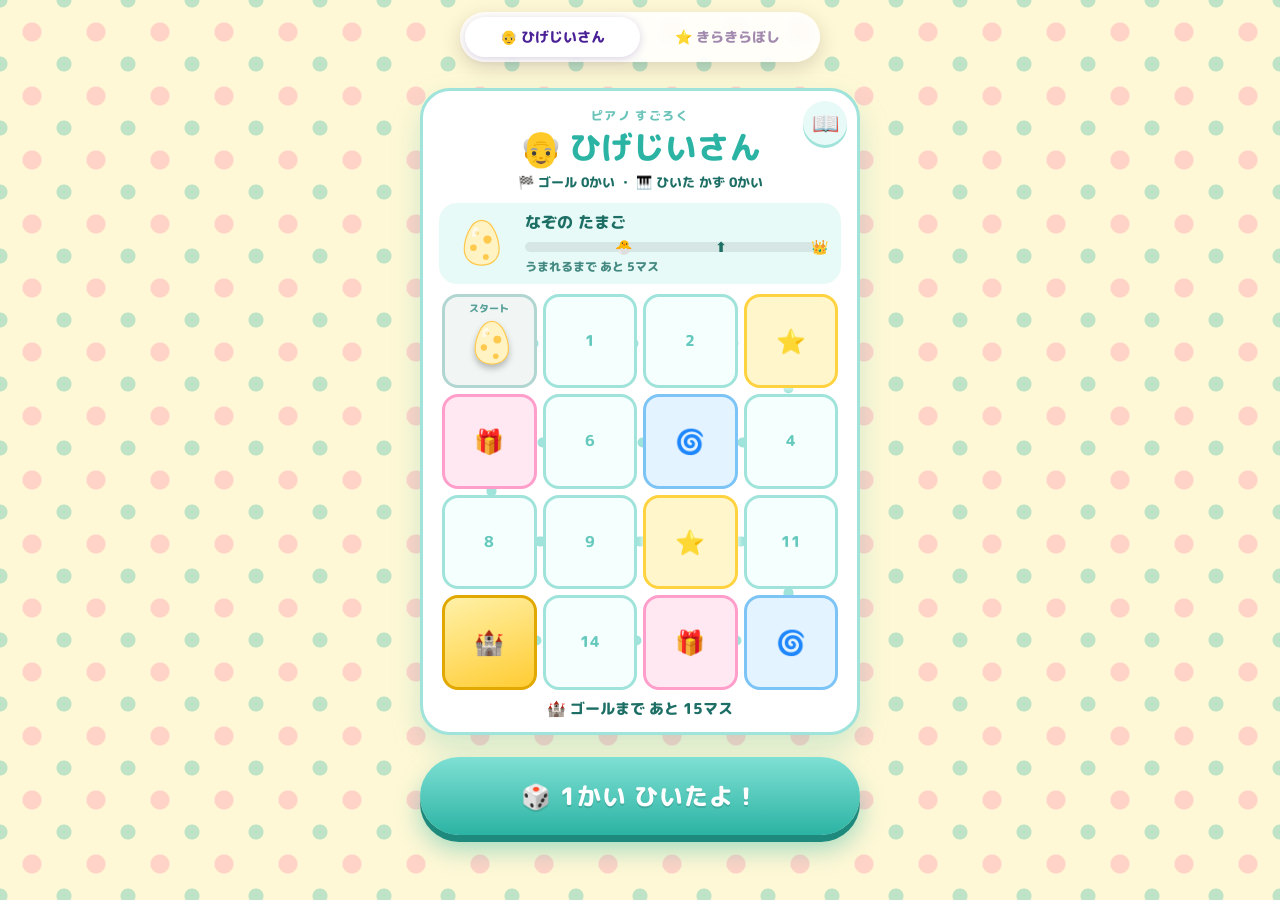
==== hoshi/index.html @ 78012501 "スタンプカードを「すごろく＋たまご育成」に作り替え、ひげじいさん／きらきらぼし版を追加 - 1回ひくごとにサイコロ（1〜3）をふり、たまごをのせたコマが進む（16マスのジグザグ盤） - マスのイベント" ====
<!DOCTYPE html>
<html lang="ja">
<head>
<meta charset="UTF-8">
<meta name="viewport" content="width=device-width, initial-scale=1, maximum-scale=1, viewport-fit=cover">
<title>ピアノ すごろく（ほしのうた）</title>
<!-- ホーム画面に追加したとき、全画面のアプリとして開くための設定 -->
<meta name="apple-mobile-web-app-capable" content="yes">
<meta name="mobile-web-app-capable" content="yes">
<meta name="apple-mobile-web-app-status-bar-style" content="black-translucent">
<meta name="apple-mobile-web-app-title" content="ほしのうた">
<link rel="apple-touch-icon" href="icon-180.png">
<link rel="manifest" href="manifest.webmanifest">
<link rel="preconnect" href="https://fonts.googleapis.com">
<link rel="preconnect" href="https://fonts.gstatic.com" crossorigin>
<link href="https://fonts.googleapis.com/css2?family=M+PLUS+Rounded+1c:wght@500;800&display=swap" rel="stylesheet">
<!-- ?v=… を変えると、iPhoneが古いキャッシュではなく新しいファイルを読みに行く -->
<link rel="stylesheet" href="../app.css?v=8">
</head>
<body>
<script>
  window.APP_CONFIG = {
    storageKey: "piano-stamp-card-hoshi-v1",   // ほかのページとデータが混ざらないよう、別の名前にする
    childName: "",
    cards: ["hige", "kirakira"],
  };
</script>
<script src="../app.js?v=8"></script>
</body>
</html>
---- app.css ----
/* =========================================================
   ベース
   ========================================================= */
* { box-sizing: border-box; margin: 0; padding: 0; }
html, body { height: 100%; }
body {
  font-family: "M PLUS Rounded 1c", "Hiragino Maru Gothic ProN", system-ui, sans-serif;
  overflow: hidden;
  overscroll-behavior: none;          /* 引っぱってバウンドするのを防ぐ */
  -webkit-user-select: none; user-select: none;
  -webkit-touch-callout: none;        /* 長押しメニューを出さない */
  -webkit-tap-highlight-color: transparent;
  touch-action: manipulation;         /* ダブルタップズームを無効化 */
  background: #1a0f45;
}
button { font: inherit; cursor: pointer; }

/* =========================================================
   背景（2枚を重ねて、スワイプ量に合わせてクロスフェード）
   ========================================================= */
.bg { position: fixed; inset: 0; overflow: hidden; }
.bg-night {
  background:
    radial-gradient(ellipse 120% 70% at 50% 0%, #6a48c9 0%, #3a1f86 45%, #1a0f45 100%);
}
.moon {
  position: absolute; top: calc(env(safe-area-inset-top) + 70px); right: 8%;
  width: 70px; height: 70px; border-radius: 50%;
  box-shadow: 16px -6px 0 0 #fff3b0;   /* 影で三日月をつくる */
  filter: drop-shadow(0 0 18px rgba(255,240,160,.6));
  transform: rotate(-20deg);
}
.star {
  position: absolute; width: var(--s); height: var(--s); border-radius: 50%;
  background: #fff; box-shadow: 0 0 6px #fff;
  animation: twinkle ease-in-out infinite;
}
@keyframes twinkle { 0%,100% { opacity: .2; transform: scale(.7); } 50% { opacity: 1; transform: scale(1.2); } }
.shooting {
  position: absolute; top: 15%; left: -20%; width: 120px; height: 2px;
  background: linear-gradient(90deg, rgba(255,255,255,0), #fff);
  border-radius: 2px; transform: rotate(18deg);
  animation: shoot 7s ease-in infinite;
}
@keyframes shoot {
  0%, 82% { transform: translate(0,0) rotate(18deg); opacity: 0; }
  85% { opacity: 1; }
  100% { transform: translate(140vw, 45vw) rotate(18deg); opacity: 0; }
}

.bg-pink {
  background: linear-gradient(180deg, #ffd9ea 0%, #ffe9f1 50%, #fff1d9 100%);
}
.paw {
  position: absolute; bottom: -60px; opacity: .22;
  animation: floatUp linear infinite;
}
@keyframes floatUp {
  from { transform: translateY(0) rotate(var(--rot)); }
  to   { transform: translateY(-120vh) rotate(calc(var(--rot) + 40deg)); }
}

/* =========================================================
   上部タブ
   ========================================================= */
.tabs {
  position: fixed; z-index: 5;
  top: calc(env(safe-area-inset-top) + 12px); left: 50%; transform: translateX(-50%);
  width: min(92vw, 360px);
  display: flex; padding: 5px; border-radius: 999px;
  background: rgba(255,255,255,.85);
  -webkit-backdrop-filter: blur(10px); backdrop-filter: blur(10px);
  box-shadow: 0 6px 20px rgba(0,0,0,.15);
}
.tabs button {
  flex: 1; position: relative; z-index: 1;
  border: 0; background: none; padding: 10px 6px; border-radius: 999px;
  font-weight: 800; font-size: 14px; color: #a28aaf; transition: color .3s;
  white-space: nowrap;
}
.tabs button.active { color: #4a2196; }
.tab-indicator {
  position: absolute; top: 5px; bottom: 5px; left: 5px; width: calc((100% - 10px) / var(--n, 2));
  border-radius: 999px; background: #fff;
  box-shadow: 0 2px 8px rgba(74,33,150,.2);
  transform: translateX(calc(var(--p, 0) * 100%));
}

/* =========================================================
   ページ（横スワイプで切り替え：scroll-snap）
   ========================================================= */
.pages {
  position: fixed; inset: 0; z-index: 1;
  display: flex; overflow-x: auto; overflow-y: hidden;
  scroll-snap-type: x mandatory; scrollbar-width: none;
}
.pages::-webkit-scrollbar { display: none; }
.page {
  flex: 0 0 100%; height: 100%;
  scroll-snap-align: center; scroll-snap-stop: always;
  display: flex; flex-direction: column; align-items: center; justify-content: center; gap: 22px;
  padding: calc(env(safe-area-inset-top) + 78px) 18px calc(env(safe-area-inset-bottom) + 14px);
}
.card, .actions { width: 100%; max-width: 440px; }

/* テーマごとの色（CSS変数で切り替え） */
.night { --accent: #ffd23f; --glow: rgba(255,210,63,.55); --edge: #c98a00; --ring: #ffe27a; }
.pink  { --accent: #ff5c93; --glow: rgba(255,92,147,.5);  --edge: #d93d75; --ring: #ff8db5; }

/* =========================================================
   カード本体
   ========================================================= */
.card { position: relative; border-radius: 30px; padding: 20px 18px 16px; }
.night .card {
  background: linear-gradient(160deg, rgba(123,79,224,.38), rgba(40,20,90,.6));
  border: 2px solid rgba(255,210,63,.55);
  box-shadow: 0 0 34px rgba(255,210,63,.2), inset 0 0 30px rgba(255,255,255,.05);
  -webkit-backdrop-filter: blur(8px); backdrop-filter: blur(8px);
}
.pink .card {
  background: #fff; border: 3px solid #ffc2d6; margin-top: 24px;
  box-shadow: 0 14px 30px rgba(255,92,147,.2);
}
/* ねこカードの耳 */
.pink .card::before, .pink .card::after {
  content: ""; position: absolute; top: -32px; width: 0; height: 0;
  border-left: 26px solid transparent; border-right: 26px solid transparent;
  border-bottom: 36px solid #ffc2d6;
}
.pink .card::before { left: 34px; transform: rotate(-12deg); }
.pink .card::after  { right: 34px; transform: rotate(12deg); }

.card.thump { animation: thump .45s ease-out; }
@keyframes thump {
  0% { transform: none; } 25% { transform: translateY(4px) scale(.985); }
  55% { transform: translateY(-2px) scale(1.01); } 100% { transform: none; }
}

.card-head { text-align: center; }
.sub { font-size: 12px; letter-spacing: .12em; opacity: .75; font-weight: 800; }
.night .sub { color: #e6dcff; }
.pink .sub { color: #e07aa0; }
h1 {
  font-size: clamp(24px, 7.4vw, 32px); font-weight: 800; line-height: 1.3;
  display: flex; align-items: center; justify-content: center; gap: 6px;
}
.night h1 { color: #ffe27a; text-shadow: 0 0 14px rgba(255,210,63,.6); }
.pink h1 { color: #ff5c93; }
.head-icon { display: inline-block; font-size: 1.1em; }
.night .head-icon { animation: floaty 2.6s ease-in-out infinite; }
.pink .head-icon { animation: wiggle 1.8s ease-in-out infinite; }
@keyframes floaty { 0%,100% { transform: translateY(0) rotate(-6deg); } 50% { transform: translateY(-6px) rotate(6deg); } }
@keyframes wiggle { 0%,60%,100% { transform: rotate(0); } 70% { transform: rotate(-14deg); } 80% { transform: rotate(14deg); } 90% { transform: rotate(-8deg); } }
.medals { min-height: 22px; font-size: 15px; font-weight: 800; margin-top: 2px; }
.night .medals { color: #ffe9a8; }
.pink .medals { color: #e07aa0; }

/* =========================================================
   スタンプ枠
   ========================================================= */
.grid { display: grid; grid-template-columns: repeat(3, 1fr); gap: 14px; margin: 14px 4px 4px; }
.slot, .goal {
  position: relative; aspect-ratio: 1; border-radius: 50%;
  display: grid; place-items: center;
}
.night .slot { border: 3px dashed rgba(255,210,63,.45); background: rgba(255,255,255,.04); }
.pink  .slot { border: 3px dashed #f9a3c3; background: #fff5f9; }
.slot.filled { border-color: transparent; background: none; }
.num { font-size: clamp(22px, 7vw, 30px); font-weight: 800; opacity: .55; color: var(--accent); }

/* 次に押される枠を「ここだよ」と光らせる */
.slot.next::after {
  content: ""; position: absolute; inset: -4px; border-radius: 50%;
  animation: nextPulse 1.6s ease-out infinite;
}
@keyframes nextPulse {
  0%   { box-shadow: 0 0 0 0 var(--glow); }
  80%,100% { box-shadow: 0 0 0 14px rgba(0,0,0,0); }
}

/* 新しいカードのとき、枠がポンポン出てくる */
.pop { animation: popIn .55s cubic-bezier(.3,1.7,.5,1) both; animation-delay: calc(var(--i) * 80ms); }
@keyframes popIn { from { transform: scale(0); } to { transform: scale(1); } }

/* =========================================================
   スタンプ
   ========================================================= */
.stamp {
  position: absolute; inset: 3%; border-radius: 50%; overflow: hidden;
  display: flex; flex-direction: column; align-items: center; justify-content: center;
  transform: rotate(var(--r));
}
.night .stamp {
  background: radial-gradient(circle at 35% 30%, #8a5ff0, #4a2196 72%);
  border: 3px solid #ffd23f;
  box-shadow: inset 0 0 0 3px #4a2196, inset 0 0 0 5px rgba(255,210,63,.6),
              0 4px 14px rgba(0,0,0,.35), 0 0 18px rgba(255,210,63,.4);
}
.pink .stamp {
  background: radial-gradient(circle at 35% 30%, #ffa3c4, #ff5c93 72%);
  border: 3px solid #fff;
  box-shadow: inset 0 0 0 3px #ff5c93, inset 0 0 0 5px rgba(255,255,255,.7),
              0 5px 12px rgba(255,92,147,.45);
}
.stamp svg { width: 52%; height: auto; margin-top: -6%; }
.stamp-text { font-size: clamp(6.5px, 2vw, 9px); font-weight: 800; letter-spacing: -.03em; margin-top: 1%; white-space: nowrap; }
.night .stamp-text { color: #ffe27a; }
.pink .stamp-text { color: #fff; }
/* 夜カードのスタンプはキラッと光り続ける */
.night .stamp::before {
  content: "✦"; position: absolute; top: 8%; right: 16%;
  color: #fff6c4; font-size: 12px; animation: twinkle 2s ease-in-out infinite;
}

/* ▼ ポンッと押される動き。55%のところで「着地」 */
.stamp.land { animation: land .45s ease-out both; }
@keyframes land {
  0%   { transform: scale(1.15) rotate(var(--r)); }
  30%  { transform: scale(.8) rotate(var(--r)); }
  60%  { transform: scale(1.1) rotate(var(--r)); }
  100% { transform: scale(1) rotate(var(--r)); }
}
/* 着地後にツヤがシュッと流れる */
.stamp.land::after {
  content: ""; position: absolute; inset: 0;
  background: linear-gradient(120deg, transparent 35%, rgba(255,255,255,.75) 50%, transparent 65%);
  background-size: 250% 100%;
  animation: gloss .9s .15s ease-out both;
}
@keyframes gloss { from { background-position: 150% 0; } to { background-position: -100% 0; } }

/* 着地の瞬間に広がる輪 */
.ring {
  position: absolute; inset: 0; border-radius: 50%; pointer-events: none;
  border: 4px solid var(--ring);
  animation: ring .6s ease-out forwards;
}
@keyframes ring { from { transform: scale(.7); opacity: .9; } to { transform: scale(1.9); opacity: 0; } }

.date {
  position: absolute; right: -4px; bottom: -4px; z-index: 2;
  font-size: 10px; font-weight: 800; padding: 2px 7px; border-radius: 10px;
  background: #fff; color: #8a6a9a; box-shadow: 0 2px 6px rgba(0,0,0,.15);
}
.slot.landing .date { animation: fadeIn .4s .3s both; }
@keyframes fadeIn { from { opacity: 0; transform: translateY(4px); } to { opacity: 1; transform: none; } }

/* =========================================================
   ゴール枠
   ========================================================= */
.night .goal { background: rgba(255,210,63,.08); border: 3px solid rgba(255,210,63,.35); }
.pink  .goal { background: #fff0f6; border: 3px solid #ffc2d6; }
.gift {
  position: relative; z-index: 1; font-size: clamp(32px, 10.5vw, 46px);
  filter: grayscale(.7); opacity: .6; transition: filter .4s, opacity .4s;
}
.glabel { position: absolute; bottom: 7%; z-index: 1; font-size: 11px; font-weight: 800; color: var(--accent); }
.goal.done .gift { filter: none; opacity: 1; animation: bounce 1s ease-in-out infinite; }
.goal.done::before {   /* 後ろでくるくる回る光 */
  content: ""; position: absolute; inset: -22%; border-radius: 50%;
  background: repeating-conic-gradient(rgba(255,220,90,.75) 0 12deg, transparent 12deg 24deg);
  -webkit-mask: radial-gradient(circle, #000 25%, transparent 68%);
          mask: radial-gradient(circle, #000 25%, transparent 68%);
  animation: spin 8s linear infinite;
}
.goal.unlock { animation: unlock .6s cubic-bezier(.3,1.8,.5,1); }
@keyframes unlock { 0% { transform: scale(1); } 40% { transform: scale(1.45); } 100% { transform: scale(1); } }
@keyframes bounce { 0%,100% { transform: translateY(0) scale(1); } 50% { transform: translateY(-7px) scale(1.08); } }
@keyframes spin { to { transform: rotate(360deg); } }

.msg { text-align: center; font-weight: 800; font-size: 17px; margin-top: 12px; min-height: 1.5em; }
.night .msg { color: #fff; }
.pink .msg { color: #c2456f; }

/* =========================================================
   ボタン
   ========================================================= */
.actions { display: flex; flex-direction: column; align-items: center; gap: 6px; }
.play {
  width: 100%; height: 78px; border: 0; border-radius: 999px;
  font-size: 24px; font-weight: 800; letter-spacing: .04em;
  position: relative; overflow: hidden;
  box-shadow: 0 7px 0 var(--edge), 0 14px 26px var(--glow);
  transition: transform .08s, box-shadow .08s;
}
.night .play { background: linear-gradient(180deg, #ffe680, #ffbf1f); color: #4a2196; }
.pink  .play { background: linear-gradient(180deg, #ff9cc0, #ff5c93); color: #fff; text-shadow: 0 2px 0 rgba(0,0,0,.12); }
.play:active { transform: translateY(6px); box-shadow: 0 1px 0 var(--edge), 0 4px 10px var(--glow); }
.play::after {   /* ボタンに流れるツヤ */
  content: ""; position: absolute; top: 0; left: -60%; width: 40%; height: 100%;
  background: linear-gradient(100deg, transparent, rgba(255,255,255,.65), transparent);
  transform: skewX(-20deg); animation: shine 3.2s ease-in-out infinite;
}
@keyframes shine { 0% { left: -60%; } 55%, 100% { left: 130%; } }

.undo {
  border: 0; background: none; padding: 8px 14px; font-size: 13px; font-weight: 800;
  opacity: .55; border-radius: 999px; transition: all .2s;
}
.night .undo { color: #e6dcff; }
.pink .undo { color: #c2456f; }
.undo.armed { opacity: 1; background: rgba(255,255,255,.85); color: #d93d75; }
.undo.hidden { visibility: hidden; }

/* =========================================================
   おめでとう画面
   ========================================================= */
.overlay {
  position: fixed; inset: 0; z-index: 20; display: grid; place-items: center;
  background: rgba(20,10,40,.5);
  -webkit-backdrop-filter: blur(6px); backdrop-filter: blur(6px);
  opacity: 0; pointer-events: none; transition: opacity .3s;
}
.overlay.show { opacity: 1; pointer-events: auto; }
.panel {
  width: min(86vw, 360px); padding: 28px 22px 24px; border-radius: 30px; text-align: center;
  background: #fff; transform: scale(.5); transition: transform .55s cubic-bezier(.3,1.7,.5,1);
}
.overlay.show .panel { transform: scale(1); }
.overlay[data-theme="night"] .panel { background: linear-gradient(170deg, #fff8dc, #fff); border: 4px solid #ffd23f; color: #4a2196; }
.overlay[data-theme="pink"]  .panel { background: linear-gradient(170deg, #ffe3ee, #fff); border: 4px solid #ff8db5; color: #c2456f; }
.medal { font-size: 88px; line-height: 1.1; display: inline-block; }
.overlay.show .medal { animation: medalSpin 1.3s ease-out; }
@keyframes medalSpin { from { transform: rotateY(1080deg) scale(.2); } to { transform: rotateY(0) scale(1); } }
.panel h2 { font-size: 32px; font-weight: 800; margin: 6px 0 8px; }
.panel p { font-size: 17px; font-weight: 800; line-height: 1.6; }
.ov-btn {
  margin-top: 18px; width: 100%; height: 60px; border: 0; border-radius: 999px;
  font-size: 20px; font-weight: 800; color: #fff;
  background: linear-gradient(180deg, #ffb347, #ff7b54); box-shadow: 0 6px 0 #d9572f;
}
.ov-btn:active { transform: translateY(5px); box-shadow: 0 1px 0 #d9572f; }

/* =========================================================
   スタンプを押したときの「ごほうびタイム」
   ========================================================= */
.show-layer {
  position: fixed; inset: 0; z-index: 25; overflow: hidden;
  display: flex; flex-direction: column; align-items: center; justify-content: center; gap: 18px;
  opacity: 0; pointer-events: none; transition: opacity .3s;
}
.show-layer.show { opacity: 1; pointer-events: auto; }
.show-layer.night { --ray: rgba(255,210,63,.22); --txt: #ffe27a; --txt2: #fff; }
.show-layer.pink  { --ray: rgba(255,255,255,.6);  --txt: #ff3d7f; --txt2: #c2456f; }
.show-bg { position: absolute; inset: 0; transition: opacity .5s; }
.show-layer.night .show-bg { background: radial-gradient(circle at 50% 45%, rgba(110,70,220,.94), rgba(20,10,60,.97) 70%); }
.show-layer.pink  .show-bg { background: radial-gradient(circle at 50% 45%, rgba(255,228,240,.96), rgba(255,170,200,.97) 75%); }
.show-rays {
  position: absolute; left: 50%; top: 50%; width: 150vmax; height: 150vmax; margin: -75vmax 0 0 -75vmax;
  border-radius: 50%; transition: opacity .5s;
  background: repeating-conic-gradient(var(--ray) 0 10deg, transparent 10deg 20deg);
  -webkit-mask: radial-gradient(circle, #000 0, transparent 60%);
          mask: radial-gradient(circle, #000 0, transparent 60%);
  animation: spin 14s linear infinite;
}
.show-count, .show-praise, .show-hint { position: relative; font-weight: 800; text-align: center; transition: opacity .4s; }
.show-count { font-size: 30px; color: var(--txt2); }
.show-praise { font-size: 46px; color: var(--txt); text-shadow: 0 4px 0 rgba(0,0,0,.1); }
.show-layer.night .show-praise { text-shadow: 0 0 18px rgba(255,210,63,.7); }
.show-hint {
  position: absolute; bottom: calc(env(safe-area-inset-bottom) + 36px);
  font-size: 15px; color: var(--txt2); opacity: .85; animation: bounce 1.2s ease-in-out infinite;
}
.show-layer.show .show-count  { animation: dropIn .6s .15s cubic-bezier(.3,1.6,.5,1) both; }
.show-layer.show .show-praise { animation: dropIn .6s .9s cubic-bezier(.3,1.6,.5,1) both, wobble 1.2s 1.6s ease-in-out infinite; }
@keyframes dropIn { from { transform: translateY(-30px) scale(.4); opacity: 0; } to { transform: none; opacity: 1; } }
@keyframes wobble { 0%,100% { transform: rotate(0); } 25% { transform: rotate(-5deg) scale(1.06); } 75% { transform: rotate(5deg) scale(1.06); } }
/* 帰るときは背景と文字だけ消して、スタンプはカードへ飛んでいく */
.show-layer.leaving .show-bg, .show-layer.leaving .show-rays,
.show-layer.leaving .show-count, .show-layer.leaving .show-praise, .show-layer.leaving .show-hint { opacity: 0; }

.show-fly { position: relative; width: min(58vw, 230px); aspect-ratio: 1; }
.show-fly .stamp { inset: 0; }
.show-fly .stamp svg { width: 54%; }
.show-fly .stamp-text { font-size: clamp(14px, 4.6vw, 20px); }
.show-fly .stamp::before { font-size: 26px; }
.show-layer.v-spin.show .show-fly .stamp { animation: bigIn .8s cubic-bezier(.3,1.5,.5,1) both, breathe 1.4s .8s ease-in-out infinite; }
.show-layer.leaving .show-fly .stamp { animation: none; }
@keyframes bigIn { from { transform: scale(0) rotate(calc(var(--r) - 540deg)); } to { transform: scale(1) rotate(var(--r)); } }
@keyframes breathe { 0%,100% { transform: scale(1) rotate(var(--r)); } 50% { transform: scale(1.06) rotate(var(--r)); } }

.walk-paw { position: absolute; font-size: 34px; animation: pawStep 1.4s ease-out forwards; }
@keyframes pawStep {
  0% { opacity: 0; transform: scale(.3) rotate(var(--rot)); }
  20% { opacity: 1; transform: scale(1.15) rotate(var(--rot)); }
  70% { opacity: .9; transform: scale(1) rotate(var(--rot)); }
  100% { opacity: 0; transform: scale(1) rotate(var(--rot)); }
}

/* =========================================================
   おとなメニュー（タイトル長押しで開く）
   ========================================================= */
h1 { transition: transform .2s; }
h1.holding { transform: scale(.88); transition: transform 1.9s linear; }
.panel h3 { font-size: 22px; font-weight: 800; margin-bottom: 8px; }
.panel small { font-size: 13px; opacity: .7; }
.menu-btn {
  display: block; width: 100%; height: 52px; margin-top: 10px; border: 0; border-radius: 16px;
  font-size: 16px; font-weight: 800; background: #f3eefb; color: #4a2196;
}
.menu-btn.danger { background: #ffe3ea; color: #d93d75; }
.menu-btn.cancel { background: none; color: #999; }

/* 紙吹雪用キャンバス（タップは下に通す） */
#fx { position: fixed; inset: 0; width: 100%; height: 100%; z-index: 30; pointer-events: none; }

/* =========================================================
   テーマ：garden（チューリップ）／ meadow（メリーさんのひつじ）
   ========================================================= */
.garden { --accent: #ff5a5f; --glow: rgba(255,90,95,.45); --edge: #d94045; --ring: #ff8a80; }
.meadow { --accent: #3a95d6; --glow: rgba(74,163,223,.45); --edge: #2b78b0; --ring: #7cc4f5; }

/* 背景 */
.bg-garden { background: linear-gradient(180deg, #dff4ff 0%, #fffbe8 55%, #e3f7d3 100%); }
.flowerbed {
  position: absolute; left: 0; right: 0; bottom: calc(env(safe-area-inset-bottom) - 4px);
  display: flex; justify-content: space-around; font-size: 34px; opacity: .6;
}
.flowerbed span { display: inline-block; transform-origin: 50% 100%; animation: sway 3s ease-in-out infinite; }
@keyframes sway { 0%,100% { transform: rotate(-7deg); } 50% { transform: rotate(7deg); } }
.drift { position: absolute; bottom: -60px; animation: floatUp linear infinite; }

.bg-meadow { background: linear-gradient(180deg, #a9dcff 0%, #dff2ff 60%, #eefaff 100%); }
.hill {
  position: absolute; left: -25%; right: -25%; bottom: -32vh; height: 58vh; border-radius: 50%;
  background: radial-gradient(ellipse at 50% 15%, #b6e8a0, #7cc96a 70%);
}
.cloud { position: absolute; left: 0; animation: driftX linear infinite; opacity: .95; }
@keyframes driftX { from { transform: translateX(-30vw); } to { transform: translateX(130vw); } }

/* カード */
.garden .card, .meadow .card { background: #fff; border: 3px solid; }
.garden .card { border-color: #b8e6a1; box-shadow: 0 14px 30px rgba(95,170,80,.22); }
.meadow .card { border-color: #bfe3fb; box-shadow: 0 14px 30px rgba(74,163,223,.22); }
.garden .sub { color: #5aa469; }
.meadow .sub { color: #5c9fd0; }
.garden h1 { color: #ff5a5f; }
.meadow h1 { color: #3a95d6; }
.garden .head-icon { animation: sway 2.4s ease-in-out infinite; transform-origin: 50% 100%; }
.meadow .head-icon { animation: bounce 1.4s ease-in-out infinite; }
.garden .medals { color: #5aa469; }
.meadow .medals { color: #5c9fd0; }
.garden .msg { color: #3f8f4f; }
.meadow .msg { color: #3a6f99; }
.garden .undo { color: #3f8f4f; }
.meadow .undo { color: #3a6f99; }

/* 枠 */
.garden .slot { border: 3px dashed #ffb3a7; background: #fff7f5; }
.meadow .slot { border: 3px dashed #a9d6f5; background: #f3faff; }
.garden .goal { background: #f2fbea; border: 3px solid #b8e6a1; }
.meadow .goal { background: #eef8ff; border: 3px solid #bfe3fb; }

/* スタンプ */
.garden .stamp {
  background: radial-gradient(circle at 35% 30%, #fff6c4, #ffd54d 72%);
  border: 3px solid #fff;
  box-shadow: inset 0 0 0 3px #ffc23d, inset 0 0 0 5px rgba(255,255,255,.8), 0 5px 12px rgba(230,160,0,.35);
}
.meadow .stamp {
  background: radial-gradient(circle at 35% 30%, #c4e9ff, #4aa3df 72%);
  border: 3px solid #fff;
  box-shadow: inset 0 0 0 3px #4aa3df, inset 0 0 0 5px rgba(255,255,255,.75), 0 5px 12px rgba(74,163,223,.4);
}
.garden .stamp-text { color: #e0484d; }
.meadow .stamp-text { color: #fff; }

/* ボタン */
.garden .play { background: linear-gradient(180deg, #ff9a90, #ff5a5f); color: #fff; text-shadow: 0 2px 0 rgba(0,0,0,.12); }
.meadow .play { background: linear-gradient(180deg, #8fd0fa, #3a95d6); color: #fff; text-shadow: 0 2px 0 rgba(0,0,0,.12); }

/* ごほうびタイム */
.show-layer.garden { --ray: rgba(255,255,255,.65); --txt: #ff5a5f; --txt2: #3f8f4f; }
.show-layer.meadow { --ray: rgba(255,255,255,.6);  --txt: #2b78b0; --txt2: #3a6f99; }
.show-layer.garden .show-bg { background: radial-gradient(circle at 50% 45%, rgba(255,250,225,.96), rgba(200,240,175,.97) 75%); }
.show-layer.meadow .show-bg { background: radial-gradient(circle at 50% 45%, rgba(235,248,255,.96), rgba(150,210,250,.97) 75%); }
.hopper { position: absolute; left: 0; font-size: 56px; }
.hopper span { display: inline-block; animation: hop .33s ease-in-out infinite; }
@keyframes hop { 0%,100% { transform: translateY(0); } 50% { transform: translateY(-36px) rotate(-8deg); } }

/* おめでとう／おとなメニュー */
.overlay[data-theme="garden"] .panel { background: linear-gradient(170deg, #f2fbea, #fff); border: 4px solid #ff8a80; color: #3f8f4f; }
.overlay[data-theme="meadow"] .panel { background: linear-gradient(170deg, #e8f6ff, #fff); border: 4px solid #7cc4f5; color: #2b78b0; }

/* =========================================================
   ごほうびタイムのバリエーション（JSでランダムに v-spin / v-drop / v-gift を付ける）
   ========================================================= */

/* --- 2. ドーン！：上から落ちてきて、画面がゆれる --- */
.show-layer.v-drop.show .show-fly .stamp { animation: slam .8s cubic-bezier(.55,0,.85,.35) both, breathe 1.4s 1.3s ease-in-out infinite; }
@keyframes slam {
  0%   { transform: translateY(-120vh) scale(1.5) rotate(var(--r)); }
  68%  { transform: translateY(0) scale(1.2) rotate(var(--r)); }
  78%  { transform: translateY(0) scale(1.28, .78) rotate(var(--r)); }   /* ムギュッとつぶれる */
  90%  { transform: scale(.95, 1.08) rotate(var(--r)); }
  100% { transform: scale(1) rotate(var(--r)); }
}
.show-layer.quake { animation: quake .45s linear; }
@keyframes quake {
  0%,100% { transform: none; } 15% { transform: translate(-12px, 7px); } 30% { transform: translate(10px, -8px); }
  45% { transform: translate(-8px, -5px); } 60% { transform: translate(7px, 6px); } 80% { transform: translate(-3px, 2px); }
}
.show-fly .shock {
  position: absolute; inset: 0; border-radius: 50%; pointer-events: none;
  border: 8px solid var(--txt); animation: shock .7s ease-out forwards;
}
.show-fly .shock.late { animation-delay: .12s; border-width: 4px; }
@keyframes shock { from { transform: scale(.8); opacity: .9; } to { transform: scale(2.8); opacity: 0; } }

/* --- 3. プレゼント：箱がガタガタ → パカッと開いて飛び出す --- */
.show-gift {
  position: absolute; inset: 0; z-index: 2; display: grid; place-items: center;
  font-size: min(40vw, 170px); line-height: 1;
}
.show-layer.v-gift .show-fly .stamp { opacity: 0; }
.show-layer.v-gift.show .show-gift { animation: giftIn .5s cubic-bezier(.3,1.6,.5,1) both, giftShake 1s .55s ease-in-out both; }
@keyframes giftIn { from { transform: scale(0); } to { transform: scale(1); } }
@keyframes giftShake {
  0%,100% { transform: rotate(0); }
  10% { transform: rotate(-12deg) scale(1.04); } 20% { transform: rotate(12deg) scale(1.04); }
  35% { transform: rotate(-10deg) scale(1.08); } 45% { transform: rotate(10deg) scale(1.08); }
  60% { transform: rotate(-8deg) scale(1.14); } 70% { transform: rotate(8deg) scale(1.14); }
  85% { transform: rotate(0) scale(1.22); }
}
.show-layer.v-gift.opened .show-gift { animation: giftPop .4s ease-out forwards; }
@keyframes giftPop { to { transform: scale(1.9); opacity: 0; } }
.show-layer.v-gift.opened .show-fly .stamp { opacity: 1; animation: popOut .7s cubic-bezier(.3,1.7,.5,1) both, breathe 1.4s .7s ease-in-out infinite; }
@keyframes popOut { from { transform: translateY(40px) scale(.2) rotate(calc(var(--r) - 90deg)); } to { transform: scale(1) rotate(var(--r)); } }
.show-layer.v-gift.show .show-praise { animation-delay: 2s, 2.7s; }

/* =========================================================
   はっぴょうかい（ステージ）
   ========================================================= */
.finale-btn {
  border: 0; margin-top: 4px; padding: 10px 18px; border-radius: 999px;
  font-size: 15px; font-weight: 800; color: #7a3d00;
  background: linear-gradient(180deg, #fff1a8, #ffcc33);
  box-shadow: 0 4px 0 #c98a00, 0 0 16px rgba(255,210,63,.6);
  animation: bounce 1.6s ease-in-out infinite;
}
.finale-btn[hidden] { display: none; }

.stage {
  position: fixed; inset: 0; z-index: 28; display: none; overflow: hidden; color: #fff;
  background: radial-gradient(ellipse at 50% 0%, #4a2380, #12061f 70%);
}
.stage.show { display: block; }
.spot {
  position: absolute; top: -10%; left: 10vw; width: 80vw; height: 130%; opacity: 0; pointer-events: none;
  background: linear-gradient(180deg, rgba(255,250,220,.5), rgba(255,250,220,0) 85%);
  clip-path: polygon(46% 0, 54% 0, 100% 100%, 0 100%);
  transform-origin: 50% 0; transition: opacity .6s;
}
.stage.lit .spot { opacity: 1; }
.stage.lit .s1 { animation: spotSwing 2.6s ease-in-out infinite alternate; }
.stage.lit .s2 { animation: spotSwing 2.6s ease-in-out infinite alternate-reverse; }
@keyframes spotSwing { from { transform: rotate(-28deg); } to { transform: rotate(28deg); } }

/* 幕 */
.curtain {
  position: absolute; top: 0; bottom: 0; width: 51%; z-index: 3;
  background: repeating-linear-gradient(90deg, #7a0c1a 0 14px, #b81a2d 14px 30px, #d0263a 30px 36px, #8e0f1f 36px 48px);
  box-shadow: inset 0 -60px 80px rgba(0,0,0,.45);
  transition: transform 1.4s cubic-bezier(.7,0,.3,1);
}
.curtain.l { left: 0; } .curtain.r { right: 0; }
.stage.rolling .curtain.l { animation: shiver .1s linear infinite; }
.stage.rolling .curtain.r { animation: shiver .1s linear infinite reverse; }
@keyframes shiver { 50% { transform: translateX(3px); } }
.stage.open .curtain.l { transform: translateX(-100%); }
.stage.open .curtain.r { transform: translateX(100%); }
.valance {
  position: absolute; top: 0; left: -2%; right: -2%; z-index: 4;
  height: calc(env(safe-area-inset-top) + 64px);
  background: repeating-linear-gradient(90deg, #b81a2d 0 34px, #8e0f1f 34px 68px);
  border-bottom: 6px solid #ffd23f; border-radius: 0 0 50% 50% / 0 0 34px 34px;
  box-shadow: 0 6px 20px rgba(0,0,0,.5);
}
.curtain-label {
  position: absolute; inset: 0; z-index: 5; pointer-events: none;
  display: flex; flex-direction: column; align-items: center; justify-content: center; gap: 22px;
  text-align: center; font-weight: 800; transition: opacity .4s;
}
.curtain-label .big {
  font-size: clamp(28px, 9vw, 40px); line-height: 1.4; color: #ffe27a;
  text-shadow: 0 0 18px rgba(255,210,63,.8), 0 3px 0 #5a0812;
}
.curtain-label .tap { font-size: 20px; animation: bounce 1.2s ease-in-out infinite; }
.stage.rolling .curtain-label, .stage.open .curtain-label { opacity: 0; }

/* 幕の向こう */
.stage-content {
  position: absolute; inset: 0; z-index: 2; overflow-y: auto;
  display: flex; flex-direction: column; align-items: center; justify-content: center; gap: 16px;
  padding: calc(env(safe-area-inset-top) + 76px) 16px calc(env(safe-area-inset-bottom) + 18px);
}
.stage-title { font-size: clamp(28px, 8.6vw, 40px); font-weight: 800; text-align: center; line-height: 1.3; }
.stage-title span { display: inline-block; opacity: 0; color: #ffe27a; text-shadow: 0 0 18px rgba(255,210,63,.85), 0 3px 0 #7a3d00; }
.stage.open .stage-title span { animation: letterIn .6s cubic-bezier(.3,1.8,.5,1) forwards, letterJump 1.6s ease-in-out infinite; animation-delay: calc(1.1s + var(--k) * 70ms), calc(2.4s + var(--k) * 90ms); }
@keyframes letterIn { from { opacity: 0; transform: translateY(-50px) scale(.3) rotate(-25deg); } to { opacity: 1; transform: none; } }
@keyframes letterJump { 0%,70%,100% { opacity: 1; transform: none; } 80% { opacity: 1; transform: translateY(-10px); } }

/* 賞状 */
.cert {
  position: relative; width: min(92vw, 400px); padding: 20px 18px 16px; text-align: center;
  background: radial-gradient(circle at 50% 0%, #fffdf5, #fff5dc); color: #5a3a1a; border-radius: 14px;
  border: 5px double #d4a017;
  box-shadow: 0 0 0 4px #fffaf0, 0 0 0 8px #d4a017, 0 20px 50px rgba(0,0,0,.55);
  opacity: 0; transform: scale(.2) rotate(-200deg);
}
.stage.cert-in .cert { animation: certIn .9s cubic-bezier(.3,1.4,.5,1) forwards; }
@keyframes certIn { to { opacity: 1; transform: none; } }
.cert-head { font-size: 28px; font-weight: 800; letter-spacing: .35em; color: #b8860b; }
.cert-award {
  display: inline-block; margin: 6px 0 10px; padding: 4px 16px; border-radius: 999px;
  background: linear-gradient(180deg, #ffe680, #ffbf1f); color: #7a3d00; font-weight: 800; font-size: 19px;
}
.cert-name { display: inline-block; font-size: 22px; font-weight: 800; border-bottom: 2px solid #d4a017; padding: 0 10px 2px; margin-bottom: 8px; }
.cert-body { font-size: 15px; font-weight: 800; line-height: 1.75; }
.cert-stats { display: grid; gap: 6px; max-width: 310px; margin: 12px auto 4px; }
.cert-row {
  display: flex; justify-content: space-between; align-items: center; gap: 8px;
  background: #fff0cc; border-radius: 12px; padding: 6px 12px; font-size: 14px; font-weight: 800;
}
.cert-row b { color: #d9480f; font-size: 20px; }
.cert-total { margin-top: 8px; font-size: 16px; font-weight: 800; }
.cert-total b { color: #d9480f; font-size: 28px; }
.cert-date { margin-top: 6px; font-size: 13px; font-weight: 800; opacity: .7; }
.cert-seal { position: absolute; right: -20px; bottom: -40px; font-size: 70px; opacity: 0; transform: scale(3.5) rotate(-40deg); }
.stage.sealed .cert-seal { animation: sealIn .4s cubic-bezier(.55,0,.85,.35) forwards; }
@keyframes sealIn { to { opacity: 1; transform: scale(1) rotate(-12deg); } }

.stage-btns { display: flex; gap: 10px; width: min(92vw, 400px); opacity: 0; pointer-events: none; transition: opacity .5s; }
.stage.done .stage-btns { opacity: 1; pointer-events: auto; }
.stage-btns button { flex: 1; height: 54px; border: 0; border-radius: 999px; font-size: 16px; font-weight: 800; }
.stage-btns .again { background: linear-gradient(180deg, #ffe680, #ffbf1f); color: #4a2196; box-shadow: 0 5px 0 #c98a00; }
.stage-btns .close { background: rgba(255,255,255,.16); color: #fff; }

/* =========================================================
   テーマ：forest（やまのおんがくか）／ dusk（こぎつね）
   ========================================================= */
.forest { --accent: #e07b24; --glow: rgba(224,123,36,.45); --edge: #b85f15; --ring: #ffb36b; }
.dusk   { --accent: #d9681e; --glow: rgba(217,104,30,.45); --edge: #a84d12; --ring: #ffa86b; }

/* 背景 */
.bg-forest { background: linear-gradient(180deg, #fff4dc 0%, #ffe3bf 55%, #d9ecc0 100%); }
.trees { font-size: 42px; opacity: .55; }
.bg-dusk { background: linear-gradient(180deg, #7b5aa6 0%, #ff9eaa 45%, #ffcf9e 75%, #ffe3c2 100%); }
.mountain { position: absolute; left: 0; right: 0; bottom: 0; }
.mountain.far {
  height: 34vh; background: #a77bca; opacity: .55;
  clip-path: polygon(0 100%, 0 45%, 14% 15%, 28% 48%, 44% 8%, 60% 46%, 76% 12%, 100% 50%, 100% 100%);
}
.mountain.near {
  height: 22vh; background: #6a4c93; opacity: .75;
  clip-path: polygon(0 100%, 0 40%, 20% 10%, 38% 52%, 55% 20%, 72% 55%, 88% 18%, 100% 38%, 100% 100%);
}
.fall { position: absolute; top: -60px; animation: fallDown linear infinite; }
@keyframes fallDown {
  0%   { transform: translate(0, 0) rotate(0); }
  50%  { transform: translate(30px, 60vh) rotate(180deg); }
  100% { transform: translate(-10px, 125vh) rotate(360deg); }
}

/* カード */
.forest .card, .dusk .card { background: #fff; border: 3px solid; }
.forest .card { border-color: #f3c98b; box-shadow: 0 14px 30px rgba(224,123,36,.22); }
.dusk .card { border-color: #ffc9a8; box-shadow: 0 14px 30px rgba(106,76,147,.3); }
.forest .sub { color: #a8723c; }
.dusk .sub { color: #a47bc0; }
.forest h1 { color: #e07b24; }
.dusk h1 { color: #d9681e; }
.forest .head-icon { animation: bounce 1.3s ease-in-out infinite; }
.dusk .head-icon { animation: wiggle 1.8s ease-in-out infinite; }
.forest .medals, .forest .msg { color: #8a4b1e; }
.dusk .medals { color: #a47bc0; }
.dusk .msg { color: #6a4c93; }
.forest .undo { color: #8a4b1e; }
.dusk .undo { color: #fff; opacity: .8; }

/* 枠 */
.forest .slot { border: 3px dashed #f3c98b; background: #fff8ee; }
.dusk .slot { border: 3px dashed #ffc0a0; background: #fff6f0; }
.forest .goal { background: #fff3e0; border: 3px solid #f3c98b; }
.dusk .goal { background: #f6efff; border: 3px solid #d9c2ee; }

/* スタンプ */
.forest .stamp {
  background: radial-gradient(circle at 35% 30%, #ffd2a1, #f08a3c 72%);
  border: 3px solid #fff;
  box-shadow: inset 0 0 0 3px #f08a3c, inset 0 0 0 5px rgba(255,255,255,.75), 0 5px 12px rgba(224,123,36,.4);
}
.dusk .stamp {
  background: radial-gradient(circle at 35% 30%, #fffaf0, #ffe0b0 72%);
  border: 3px solid #f28c28;
  box-shadow: inset 0 0 0 3px #fff, inset 0 0 0 5px rgba(242,140,40,.6), 0 5px 12px rgba(106,76,147,.35);
}
.forest .stamp-text { color: #fff; }
.dusk .stamp-text { color: #d9681e; }

/* ボタン */
.forest .play { background: linear-gradient(180deg, #ffb36b, #e07b24); color: #fff; text-shadow: 0 2px 0 rgba(0,0,0,.12); }
.dusk .play { background: linear-gradient(180deg, #ffa86b, #e8692a); color: #fff; text-shadow: 0 2px 0 rgba(0,0,0,.12); }

/* ごほうびタイム */
.show-layer.forest { --ray: rgba(255,255,255,.6); --txt: #e07b24; --txt2: #8a4b1e; }
.show-layer.dusk   { --ray: rgba(255,230,200,.35); --txt: #ffd166; --txt2: #fff; }
.show-layer.forest .show-bg { background: radial-gradient(circle at 50% 45%, rgba(255,246,228,.96), rgba(255,200,140,.97) 75%); }
.show-layer.dusk   .show-bg { background: radial-gradient(circle at 50% 45%, rgba(255,160,150,.95), rgba(90,60,140,.97) 75%); }
.show-layer.dusk .show-praise { text-shadow: 0 0 16px rgba(255,180,80,.8); }

/* おめでとう／おとなメニュー */
.overlay[data-theme="forest"] .panel { background: linear-gradient(170deg, #fff3e0, #fff); border: 4px solid #ffb36b; color: #8a4b1e; }
.overlay[data-theme="dusk"] .panel { background: linear-gradient(170deg, #f6efff, #fff); border: 4px solid #ffa86b; color: #6a4c93; }

/* =========================================================
   すごろく版の部品
   テーマごとの色は CSS変数（--sq: マスの色 / --sqb: マスのふち / --ink: 文字 / --soft: うすい背景）で切り替える
   ========================================================= */
.night  { --sq: #3a2382; --sqb: rgba(255,210,63,.55); --ink: #fff;    --soft: rgba(255,210,63,.12); }
.pink   { --sq: #fff5f9; --sqb: #f9a3c3; --ink: #c2456f; --soft: #fff0f6; }
.garden { --sq: #fff7f5; --sqb: #ffb3a7; --ink: #3f8f4f; --soft: #f2fbea; }
.meadow { --sq: #f3faff; --sqb: #a9d6f5; --ink: #3a6f99; --soft: #eef8ff; }
.forest { --sq: #fff8ee; --sqb: #f3c98b; --ink: #8a4b1e; --soft: #fff3e0; }
.dusk   { --sq: #fff6f0; --sqb: #ffc0a0; --ink: #6a4c93; --soft: #f6efff; }

.card { padding: 16px 14px 12px; }
.zukan-btn {
  position: absolute; top: 10px; right: 10px; z-index: 2;
  width: 44px; height: 44px; border: 0; border-radius: 50%; font-size: 22px;
  background: var(--soft); box-shadow: 0 3px 0 var(--sqb);
}
.zukan-btn:active { transform: translateY(3px); box-shadow: none; }
.medals { font-size: 13px; }

/* --- ペットの様子 --- */
.pet-panel {
  display: flex; align-items: center; gap: 12px; margin: 8px 2px 10px;
  padding: 8px 12px; border-radius: 18px; background: var(--soft); color: var(--ink);
}
.pet-big { width: 62px; height: 62px; flex: none; display: grid; place-items: center; font-size: 46px; }
.pet-info { flex: 1; min-width: 0; }
.pet-name { font-size: 16px; font-weight: 800; white-space: nowrap; overflow: hidden; text-overflow: ellipsis; }
.pet-hint { font-size: 12px; font-weight: 800; opacity: .8; margin-top: 2px; }
.gbar { position: relative; height: 10px; margin: 8px 10px 6px 0; border-radius: 99px; background: rgba(0,0,0,.08); }
.gbar i { position: absolute; left: 0; top: 0; bottom: 0; border-radius: 99px; background: linear-gradient(90deg, var(--ring), var(--accent)); transition: width .4s; }
.gbar b { position: absolute; top: 50%; transform: translate(-50%, -50%); font-size: 14px; line-height: 1; }

.pet { position: relative; display: inline-grid; place-items: center; line-height: 1; }
.pet .egg { width: .9em; height: auto; display: block; }
.pet.st1 { font-size: .8em; }
.pet.st2 { font-size: .95em; }
.pet.st3 { font-size: 1.1em; }
.pet .crown { position: absolute; top: -.42em; left: 50%; transform: translateX(-50%) rotate(-8deg); font-size: .45em; font-style: normal; }
.pet.wobble { animation: eggWobble 1.6s ease-in-out infinite; transform-origin: 50% 90%; }
@keyframes eggWobble { 0%,70%,100% { transform: rotate(0); } 76% { transform: rotate(-10deg); } 82% { transform: rotate(10deg); } 88% { transform: rotate(-6deg); } 94% { transform: rotate(4deg); } }
.egg .crack { opacity: 0; transition: opacity .2s; }
.egg .crack.on { opacity: 1; }

/* --- すごろく盤 --- */
.board {
  position: relative; width: min(100%, 44vh); aspect-ratio: 1; margin: 0 auto;
  display: grid; grid-template: repeat(4, 1fr) / repeat(4, 1fr); gap: 6px;
}
.board .path { position: absolute; inset: 0; width: 100%; height: 100%; z-index: 0; overflow: visible; }
.board .path polyline { fill: none; stroke: var(--sqb); stroke-width: 10; stroke-linecap: round; stroke-linejoin: round; stroke-dasharray: 2 18; vector-effect: non-scaling-stroke; }
.sq {
  position: relative; z-index: 1; border-radius: 16px; display: grid; place-items: center;
  background: var(--sq); border: 3px solid var(--sqb); color: var(--accent);
  font-weight: 800; font-size: 15px; transition: background .3s, transform .3s;
}
.sq span { opacity: .7; }
.sq.star span, .sq.warp span, .sq.treat span, .sq.goal span { font-size: 24px; opacity: 1; }
.sq.start span { position: absolute; top: 4px; font-size: 10px; opacity: 1; }
.sq.star  { background: #fff6cc; border-color: #ffd23f; }
.sq.treat { background: #ffe8f1; border-color: #ff9ecb; }
.sq.warp  { background: #e3f3ff; border-color: #7cc4f5; }
.sq.goal  { background: linear-gradient(160deg, #fff1a8, #ffcc33); border-color: #e0a800; }
.sq.goal span { animation: bounce 1.3s ease-in-out infinite; }
.sq.visited:not(.goal) { filter: saturate(.55) brightness(.97); }
.sq.visited::after {
  content: ""; position: absolute; right: 4px; bottom: 4px; width: 9px; height: 9px; border-radius: 50%;
  background: var(--accent); opacity: .55;
}
.sq.start::after, .sq.goal::after { display: none; }
.sq.pop { animation: popIn .45s cubic-bezier(.3,1.7,.5,1) both; animation-delay: calc(var(--i) * 35ms); }

.token {
  position: absolute; z-index: 3; width: 25%; height: 25%; display: grid; place-items: center;
  font-size: clamp(30px, 10vw, 44px); pointer-events: none;
  transition: left .3s cubic-bezier(.4,0,.2,1), top .3s cubic-bezier(.4,0,.2,1);
  filter: drop-shadow(0 4px 3px rgba(0,0,0,.25));
}
.token.hop > .pet { animation: tokenHop .33s ease-out; }
@keyframes tokenHop { 0% { transform: translateY(0) scale(1); } 45% { transform: translateY(-26px) scale(1.1); } 80% { transform: translateY(2px) scale(1.12, .88); } 100% { transform: none; } }
.token.munch > .pet { animation: munch .25s ease-in-out 6; }
@keyframes munch { 50% { transform: scale(1.15, .9); } }

.toast {
  position: absolute; left: 50%; top: 50%; z-index: 5; min-width: 70%; padding: 12px 16px;
  border-radius: 18px; text-align: center; font-weight: 800; font-size: 18px; line-height: 1.4;
  background: #fff; color: #5a3a1a; border: 3px solid var(--accent); box-shadow: 0 10px 24px rgba(0,0,0,.25);
  transform: translate(-50%, -50%) scale(0); opacity: 0; pointer-events: none;
}
.toast small { font-size: 14px; }
.toast.show { animation: toastIn .45s cubic-bezier(.3,1.7,.5,1) forwards; }
@keyframes toastIn { to { transform: translate(-50%, -50%) scale(1); opacity: 1; } }

.msg { margin-top: 8px; font-size: 15px; }

/* --- サイコロ・育つ演出（全画面） --- */
.show-layer.show.v-dice .show-praise, .show-layer.show.v-grow .show-praise { opacity: 0; animation: none; }
.show-layer.show.v-dice.rolled .show-praise, .show-layer.show.v-grow.rolled .show-praise {
  opacity: 1; animation: dropIn .5s cubic-bezier(.3,1.6,.5,1) both, wobble 1.2s .6s ease-in-out infinite;
}
.show-layer.leaving .show-fly { opacity: 0; transition: opacity .3s; }

.die {
  position: absolute; inset: 0; margin: auto; width: 74%; height: 74%; padding: 13%;
  display: grid; grid-template: repeat(3, 1fr) / repeat(3, 1fr);
  border-radius: 24%; background: linear-gradient(145deg, #fff, #efeaff);
  box-shadow: inset -7px -9px 0 rgba(0,0,0,.08), 0 16px 34px rgba(0,0,0,.35);
}
.pip { width: 72%; height: 72%; margin: auto; border-radius: 50%; background: #3a2a5a; visibility: hidden; }
.die[data-f="1"] .p5,
.die[data-f="2"] .p1, .die[data-f="2"] .p9,
.die[data-f="3"] .p1, .die[data-f="3"] .p5, .die[data-f="3"] .p9 { visibility: visible; }
.die[data-f="1"] .p5 { width: 92%; height: 92%; background: #ff3d6e; }
.die.rolling { animation: tumble .36s linear infinite; }
@keyframes tumble {
  0% { transform: translateY(0) rotate(0); } 25% { transform: translateY(-34px) rotate(90deg); }
  50% { transform: translateY(0) rotate(180deg) scale(.92, 1.05); } 75% { transform: translateY(-22px) rotate(270deg); }
  100% { transform: translateY(0) rotate(360deg); }
}
.die.landed { animation: dieLand .55s cubic-bezier(.3,1.7,.5,1); }
@keyframes dieLand { 0% { transform: scale(1.45) rotate(-18deg); } 100% { transform: none; } }

.grow-pet { position: absolute; inset: 0; display: grid; place-items: center; font-size: min(40vw, 160px); }
.grow-pet .egg { width: .8em; }
.grow-pet.shaking > .pet { animation: hatchShake 1.5s ease-in both; transform-origin: 50% 90%; }
@keyframes hatchShake {
  0%,100% { transform: rotate(0); } 10% { transform: rotate(-8deg); } 20% { transform: rotate(8deg); }
  35% { transform: rotate(-12deg) scale(1.03); } 45% { transform: rotate(12deg) scale(1.03); }
  60% { transform: rotate(-16deg) scale(1.07); } 70% { transform: rotate(16deg) scale(1.07); }
  85% { transform: rotate(-6deg) scale(1.12); } 92% { transform: rotate(6deg) scale(1.15); }
}
.grow-pet.glowing > .pet { animation: evolve 1.5s ease-in both; }
@keyframes evolve {
  0% { filter: none; transform: scale(1); }
  30% { filter: brightness(2.2); transform: scale(1.1); } 40% { filter: none; transform: scale(.95); }
  60% { filter: brightness(2.6); transform: scale(1.15); } 70% { filter: none; transform: scale(.95); }
  90% { filter: brightness(4) drop-shadow(0 0 30px #fff); transform: scale(1.25); } 100% { filter: brightness(6); transform: scale(1.3); }
}
.grow-pet.born > .pet { animation: popOut2 .8s cubic-bezier(.3,1.7,.5,1) both, breathe2 1.4s .8s ease-in-out infinite; }
@keyframes popOut2 { from { transform: scale(.1) rotate(-30deg); } to { transform: none; } }
@keyframes breathe2 { 0%,100% { transform: scale(1); } 50% { transform: scale(1.07) rotate(3deg); } }

/* --- ずかん --- */
.zukan-panel { max-height: 86vh; overflow-y: auto; }
.zukan-count { font-size: 14px !important; margin-bottom: 8px; }
.zukan-grid { display: grid; grid-template-columns: repeat(3, 1fr); gap: 10px; }
.zukan-grid .zukan-count { grid-column: 1 / -1; }
.zk {
  position: relative; display: flex; flex-direction: column; align-items: center; gap: 2px;
  padding: 10px 4px 8px; border-radius: 16px; background: #faf6ff; border: 2px solid #eadcff;
}
.zk-pet { font-size: 40px; line-height: 1.1; }
.zk.none .zk-pet { filter: brightness(0); opacity: .18; }   /* まだ会っていない子はシルエット */
.zk-name { font-size: 12px; font-weight: 800; }
.zk-n { font-size: 12px; font-weight: 800; color: #d9480f; }
.zk-rare { position: absolute; top: -8px; right: -4px; font-size: 10px; font-weight: 800; color: #7a3d00; background: linear-gradient(180deg, #fff1a8, #ffcc33); padding: 2px 6px; border-radius: 99px; }
.zk.rare.got { background: linear-gradient(160deg, #fff8d6, #fff); border-color: #ffd23f; }
.overlay#zukanOv .panel { color: #4a2196; }

/* =========================================================
   テーマ：playroom（ひげじいさん）／ starry（きらきらぼし）
   ========================================================= */
.playroom { --accent: #2bb3a3; --glow: rgba(43,179,163,.45); --edge: #1d8a7d; --ring: #7fe0d4;
            --sq: #f5fffd; --sqb: #9fe3da; --ink: #1d6f66; --soft: #e8faf7; }
.starry   { --accent: #ffcf33; --glow: rgba(255,207,51,.5); --edge: #c99a00; --ring: #ffe680;
            --sq: #1d356f; --sqb: rgba(255,230,120,.55); --ink: #fff; --soft: rgba(255,230,120,.12); }

.bg-playroom {
  background-color: #fff8d6;
  background-image:
    radial-gradient(circle, rgba(255,143,171,.35) 0 9px, transparent 10px),
    radial-gradient(circle, rgba(43,179,163,.3) 0 7px, transparent 8px);
  background-size: 64px 64px, 64px 64px;
  background-position: 0 0, 32px 32px;
}
.bg-starry { background: radial-gradient(ellipse 120% 70% at 50% 0%, #2f56b0 0%, #16306e 45%, #0a1636 100%); }

.playroom .card { background: #fff; border: 3px solid #9fe3da; box-shadow: 0 14px 30px rgba(43,179,163,.22); }
.starry .card {
  background: linear-gradient(160deg, rgba(80,120,220,.35), rgba(15,30,80,.65));
  border: 2px solid rgba(255,230,120,.55); box-shadow: 0 0 34px rgba(255,230,120,.2);
  -webkit-backdrop-filter: blur(8px); backdrop-filter: blur(8px);
}
.playroom .sub { color: #3ab0a2; }
.starry .sub { color: #cfe0ff; }
.playroom h1 { color: #2bb3a3; }
.starry h1 { color: #ffe680; text-shadow: 0 0 14px rgba(255,220,90,.6); }
.playroom .head-icon { animation: wiggle 1.8s ease-in-out infinite; }
.starry .head-icon { animation: floaty 2.6s ease-in-out infinite; }
.playroom .medals, .playroom .msg, .playroom .undo { color: #1d6f66; }
.starry .medals { color: #ffe9a8; }
.starry .msg, .starry .undo { color: #fff; }
.playroom .play { background: linear-gradient(180deg, #7fe0d4, #2bb3a3); color: #fff; text-shadow: 0 2px 0 rgba(0,0,0,.12); }
.starry .play { background: linear-gradient(180deg, #ffe680, #ffc21f); color: #1b2f66; }

.show-layer.playroom { --ray: rgba(255,255,255,.6); --txt: #1d8a7d; --txt2: #1d6f66; }
.show-layer.starry   { --ray: rgba(255,230,120,.2); --txt: #ffe680; --txt2: #fff; }
.show-layer.playroom .show-bg { background: radial-gradient(circle at 50% 45%, rgba(255,250,225,.96), rgba(160,230,220,.97) 75%); }
.show-layer.starry   .show-bg { background: radial-gradient(circle at 50% 45%, rgba(60,100,200,.94), rgba(8,18,50,.97) 70%); }
.show-layer.starry .show-praise { text-shadow: 0 0 18px rgba(255,220,90,.8); }

.overlay[data-theme="playroom"] .panel { background: linear-gradient(170deg, #e8faf7, #fff); border: 4px solid #7fe0d4; color: #1d6f66; }
.overlay[data-theme="starry"]   .panel { background: linear-gradient(170deg, #fff8dc, #fff); border: 4px solid #ffcf33; color: #1b2f66; }
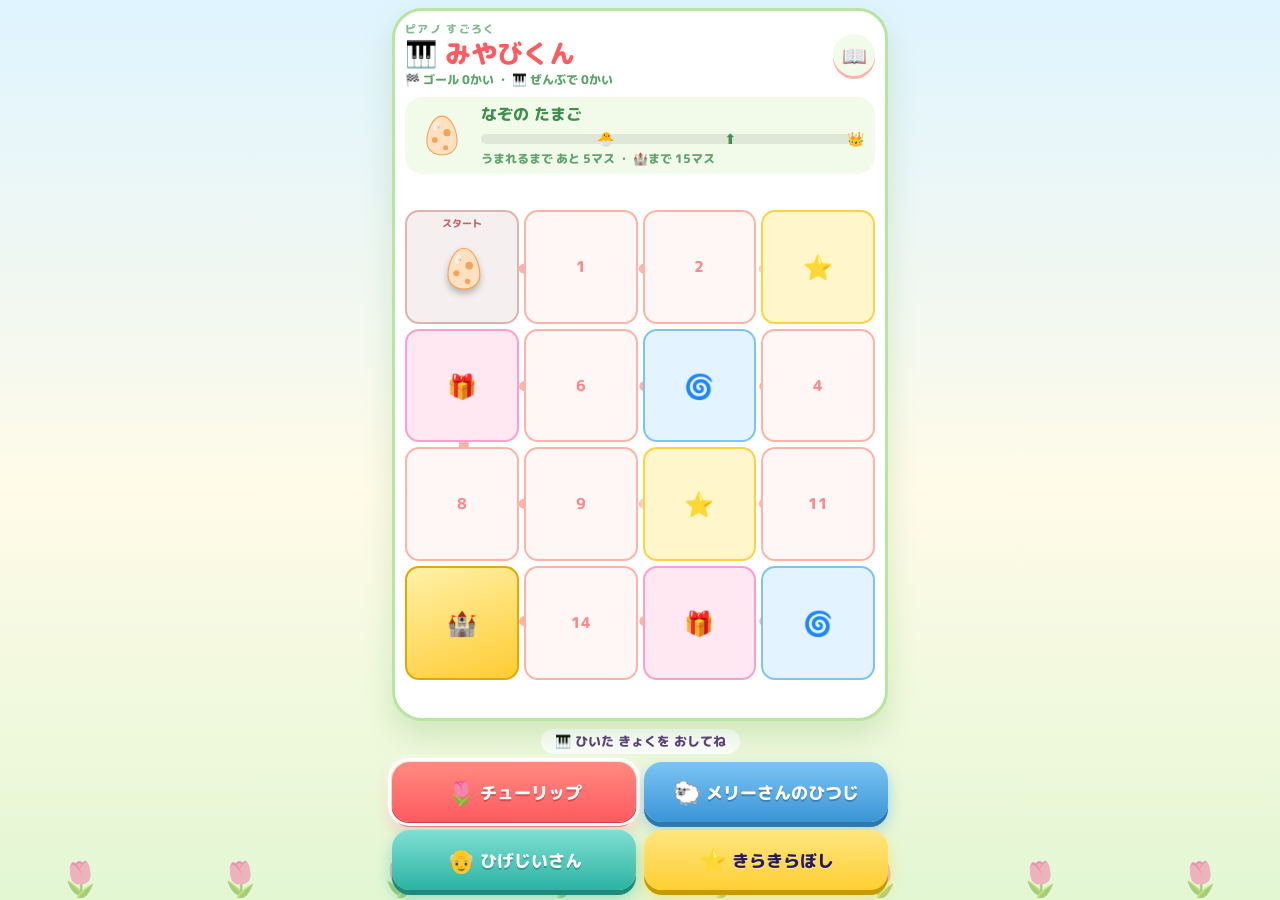
==== commit 177e55dd: "子どもごとに盤面とたまごを1つにまとめ、曲ボタンで遊ぶ1画面レイアウトに - ひよりちゃん（アラジン・ねこふんじゃった・やまのおんがくか・こぎつね）／みやびくん（チューリップ・メリーさんのひつじ・ひげ" ====
--- a/hoshi/index.html
+++ b/hoshi/index.html
@@ -3,28 +3,31 @@
 <head>
 <meta charset="UTF-8">
 <meta name="viewport" content="width=device-width, initial-scale=1, maximum-scale=1, viewport-fit=cover">
-<title>ピアノ すごろく（ほしのうた）</title>
+<title>みやびくんの ピアノすごろく</title>
 <!-- ホーム画面に追加したとき、全画面のアプリとして開くための設定 -->
 <meta name="apple-mobile-web-app-capable" content="yes">
 <meta name="mobile-web-app-capable" content="yes">
 <meta name="apple-mobile-web-app-status-bar-style" content="black-translucent">
-<meta name="apple-mobile-web-app-title" content="ほしのうた">
+<meta name="apple-mobile-web-app-title" content="みやび">
 <link rel="apple-touch-icon" href="icon-180.png">
 <link rel="manifest" href="manifest.webmanifest">
 <link rel="preconnect" href="https://fonts.googleapis.com">
 <link rel="preconnect" href="https://fonts.gstatic.com" crossorigin>
 <link href="https://fonts.googleapis.com/css2?family=M+PLUS+Rounded+1c:wght@500;800&display=swap" rel="stylesheet">
 <!-- ?v=… を変えると、iPhoneが古いキャッシュではなく新しいファイルを読みに行く -->
-<link rel="stylesheet" href="../app.css?v=8">
+<link rel="stylesheet" href="../app.css?v=9">
 </head>
 <body>
 <script>
+  // このページの設定。仕組みは app.js にまとめてある
   window.APP_CONFIG = {
-    storageKey: "piano-stamp-card-hoshi-v1",   // ほかのページとデータが混ざらないよう、別の名前にする
-    childName: "",
-    cards: ["hige", "kirakira"],
+    storageKey: "piano-sugoroku-miyabi-v3",
+    childName: "みやびくん",
+    songs: ["tulip", "sheep", "hige", "kirakira"],
+    legacyKeys: ["piano-stamp-card-tulip-v1", "piano-stamp-card-hoshi-v1"],
+    recitalDate: "2026-11-08",
   };
 </script>
-<script src="../app.js?v=8"></script>
+<script src="../app.js?v=9"></script>
 </body>
 </html>
--- a/app.css
+++ b/app.css
@@ -916,3 +916,92 @@
 
 .overlay[data-theme="playroom"] .panel { background: linear-gradient(170deg, #e8faf7, #fff); border: 4px solid #7fe0d4; color: #1d6f66; }
 .overlay[data-theme="starry"]   .panel { background: linear-gradient(170deg, #fff8dc, #fff); border: 4px solid #ffcf33; color: #1b2f66; }
+
+/* =========================================================
+   1画面レイアウト（子どもごとに 盤面1つ ＋ 曲ボタン）
+   縦の高さを flex で配分する：
+     カード（名前・たまご・盤面）… 残りぜんぶ（flex: 1）
+     曲ボタン …………………………… 中身の高さだけ
+   盤面は「カードの中で余った高さ」と「横幅」の小さい方に合わせた正方形にする
+   ========================================================= */
+.bg { opacity: 0; transition: opacity .8s; }
+.bg.on { opacity: 1; }
+
+.app {
+  position: fixed; inset: 0; z-index: 1;
+  display: flex; flex-direction: column; gap: 8px;
+  width: 100%; max-width: 520px; margin: 0 auto;
+  padding: calc(env(safe-area-inset-top) + 8px) 12px calc(env(safe-area-inset-bottom) + 10px);
+}
+.app .card {
+  flex: 1 1 auto; min-height: 0; width: 100%; max-width: none; margin: 0;
+  display: flex; flex-direction: column; gap: 8px; padding: 10px 10px 10px;
+}
+.app.pink .card { margin-top: 26px; }          /* ねこの耳の分だけ下げる */
+
+.top { display: flex; align-items: center; gap: 8px; }
+.top .titles { flex: 1; min-width: 0; }
+.top .sub { font-size: 11px; text-align: left; }
+.top h1 { justify-content: flex-start; font-size: clamp(20px, 6vw, 26px); line-height: 1.2; white-space: nowrap; }
+.top .medals { min-height: 0; margin-top: 2px; font-size: 12px; text-align: left; white-space: nowrap; overflow: hidden; text-overflow: ellipsis; }
+.round-btn {
+  flex: none; width: 42px; height: 42px; border: 0; border-radius: 50%; font-size: 20px; font-weight: 800;
+  background: var(--soft); color: var(--accent); box-shadow: 0 3px 0 var(--sqb);
+}
+.round-btn:active { transform: translateY(3px); box-shadow: none; }
+.round-btn.hidden { visibility: hidden; }
+.round-btn.armed { background: #ffe3ea; color: #d93d75; box-shadow: 0 0 0 3px #ff8fab; }
+
+.app .pet-panel { margin: 0; padding: 6px 10px; }
+.app .pet-big { width: 54px; height: 54px; font-size: 40px; }
+.app .pet-hint { white-space: nowrap; overflow: hidden; text-overflow: ellipsis; }
+
+/* 盤面：コンテナクエリ単位（cqw/cqh）で「置き場所」の縦横の小さい方に合わせる */
+.board-wrap { flex: 1 1 auto; min-height: 120px; display: grid; place-items: center; container-type: size; }
+.app .board { width: min(100cqw, 100cqh); height: min(100cqw, 100cqh); aspect-ratio: auto; margin: 0; gap: 5px; }
+@supports not (width: 1cqw) {                  /* 古いiOS（15以前）向けの保険 */
+  .app .board { width: min(100%, 38vh); height: auto; aspect-ratio: 1; }
+}
+.app .sq { border-radius: 14px; border-width: 2.5px; font-size: clamp(11px, 3.4vw, 15px); }
+.app .sq.star span, .app .sq.warp span, .app .sq.treat span, .app .sq.goal span { font-size: clamp(16px, 5.5vw, 24px); }
+.app .token { font-size: clamp(24px, 8.5vw, 42px); }
+.app .toast { font-size: clamp(14px, 4.2vw, 18px); }
+
+/* 曲ボタン */
+.songs-label {
+  flex: none; align-self: center; padding: 3px 14px; border-radius: 99px;
+  background: rgba(255,255,255,.88); color: #5a3a7a; font-size: 13px; font-weight: 800;
+}
+.songs { flex: none; display: grid; grid-template-columns: 1fr 1fr; gap: 8px; }
+.song {
+  position: relative; min-width: 0; height: clamp(46px, 7.2vh, 60px); border: 0; border-radius: 18px;
+  display: flex; align-items: center; justify-content: center; gap: 4px; padding: 0 8px;
+  font-size: clamp(13px, 3.7vw, 17px); font-weight: 800; color: #fff; text-shadow: 0 2px 0 rgba(0,0,0,.22);
+  background: linear-gradient(180deg, var(--ring), var(--accent));
+  box-shadow: 0 5px 0 var(--edge), 0 8px 16px var(--glow);
+  transition: transform .08s, box-shadow .08s;
+}
+.song .ic { flex: none; font-size: 1.35em; text-shadow: none; }
+.song .t { min-width: 0; white-space: nowrap; overflow: hidden; text-overflow: ellipsis; }
+.song.night, .song.starry { color: #2a1a5e; text-shadow: 0 1px 0 rgba(255,255,255,.5); }
+.song:active { transform: translateY(5px); box-shadow: 0 0 0 var(--edge), 0 3px 6px var(--glow); }
+.song.last::after {                 /* さいごに ひいた曲に しるし */
+  content: ""; position: absolute; inset: -4px; border-radius: 21px; border: 3px solid #fff;
+  box-shadow: 0 0 10px rgba(255,255,255,.7); pointer-events: none;
+}
+
+/* 背の低い画面（iPhone SE など）では、少しずつ詰める */
+@media (max-height: 720px) {
+  .app { gap: 6px; }
+  .top .sub { display: none; }
+  .app .pet-big { width: 44px; height: 44px; font-size: 32px; }
+  .app .pet-panel { padding: 4px 10px; }
+  .app .gbar { margin: 4px 10px 3px 0; }
+  .songs-label { display: none; }
+  .to-goal { display: none; }
+  .app.pink .card { margin-top: 24px; }
+  .app.pink .card::before, .app.pink .card::after { top: -24px; border-bottom-width: 28px; border-left-width: 21px; border-right-width: 21px; }
+}
+
+/* 1画面版では カードが横いっぱいなので、月はカードの裏に隠れて見えにくい → 出さない */
+.bg-night .moon { display: none; }
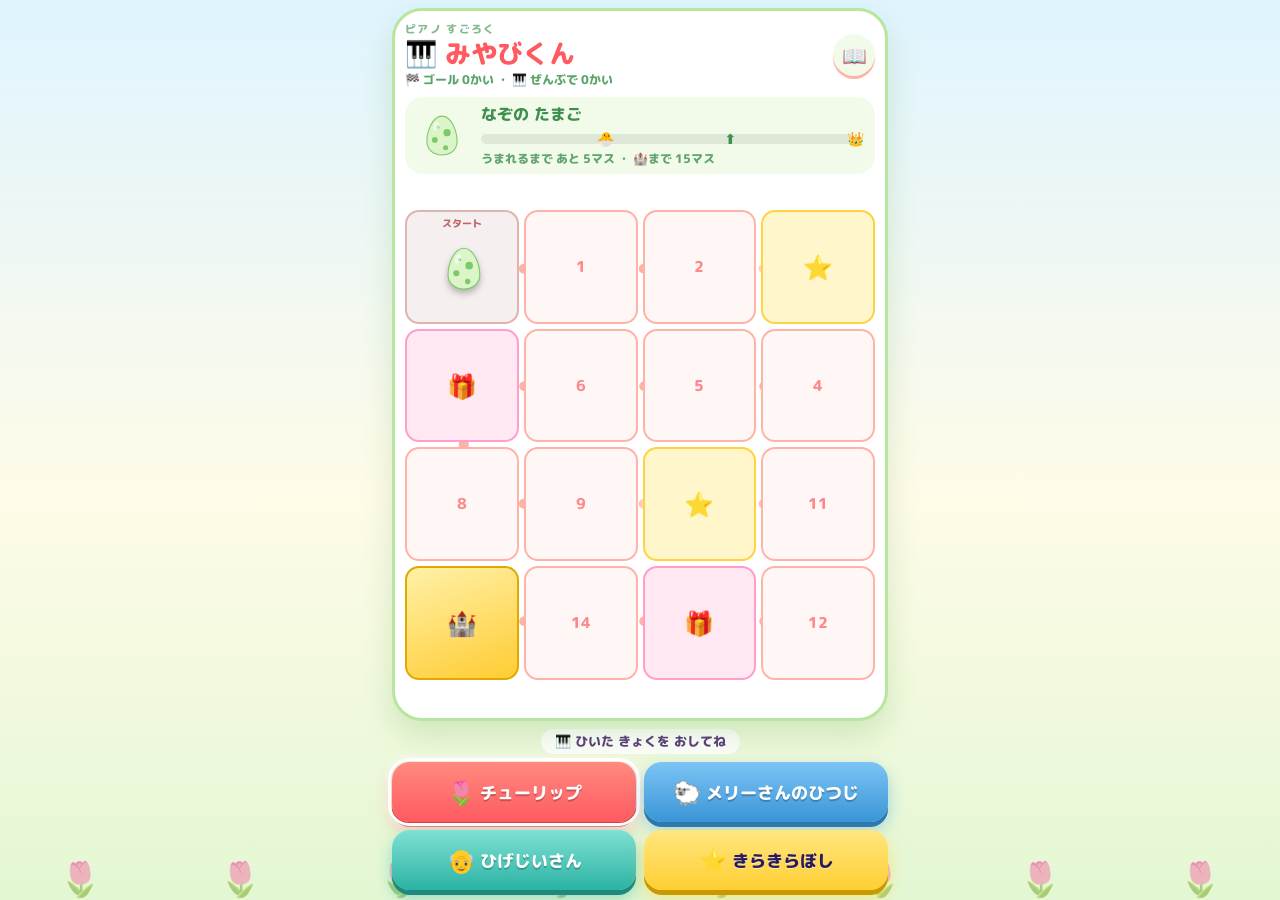
==== commit b0824bb0: "ワープマスを廃止し、声の読み上げと「言い終わるまで待つ」ゆっくり演出に - ワープ（2マス進む）マスをなくし、⭐と🎁のみに - Web Speech API で、曲名・サイコロの目・進むマス（いち、に" ====
--- a/hoshi/index.html
+++ b/hoshi/index.html
@@ -15,7 +15,7 @@
 <link rel="preconnect" href="https://fonts.gstatic.com" crossorigin>
 <link href="https://fonts.googleapis.com/css2?family=M+PLUS+Rounded+1c:wght@500;800&display=swap" rel="stylesheet">
 <!-- ?v=… を変えると、iPhoneが古いキャッシュではなく新しいファイルを読みに行く -->
-<link rel="stylesheet" href="../app.css?v=9">
+<link rel="stylesheet" href="../app.css?v=10">
 </head>
 <body>
 <script>
@@ -28,6 +28,6 @@
     recitalDate: "2026-11-08",
   };
 </script>
-<script src="../app.js?v=9"></script>
+<script src="../app.js?v=10"></script>
 </body>
 </html>
--- a/app.css
+++ b/app.css
@@ -788,10 +788,10 @@
 .token {
   position: absolute; z-index: 3; width: 25%; height: 25%; display: grid; place-items: center;
   font-size: clamp(30px, 10vw, 44px); pointer-events: none;
-  transition: left .3s cubic-bezier(.4,0,.2,1), top .3s cubic-bezier(.4,0,.2,1);
+  transition: left .45s cubic-bezier(.4,0,.2,1), top .45s cubic-bezier(.4,0,.2,1);
   filter: drop-shadow(0 4px 3px rgba(0,0,0,.25));
 }
-.token.hop > .pet { animation: tokenHop .33s ease-out; }
+.token.hop > .pet { animation: tokenHop .5s ease-out; }
 @keyframes tokenHop { 0% { transform: translateY(0) scale(1); } 45% { transform: translateY(-26px) scale(1.1); } 80% { transform: translateY(2px) scale(1.12, .88); } 100% { transform: none; } }
 .token.munch > .pet { animation: munch .25s ease-in-out 6; }
 @keyframes munch { 50% { transform: scale(1.15, .9); } }
@@ -837,14 +837,14 @@
 
 .grow-pet { position: absolute; inset: 0; display: grid; place-items: center; font-size: min(40vw, 160px); }
 .grow-pet .egg { width: .8em; }
-.grow-pet.shaking > .pet { animation: hatchShake 1.5s ease-in both; transform-origin: 50% 90%; }
+.grow-pet.shaking > .pet { animation: hatchShake 2.4s ease-in both; transform-origin: 50% 90%; }
 @keyframes hatchShake {
   0%,100% { transform: rotate(0); } 10% { transform: rotate(-8deg); } 20% { transform: rotate(8deg); }
   35% { transform: rotate(-12deg) scale(1.03); } 45% { transform: rotate(12deg) scale(1.03); }
   60% { transform: rotate(-16deg) scale(1.07); } 70% { transform: rotate(16deg) scale(1.07); }
   85% { transform: rotate(-6deg) scale(1.12); } 92% { transform: rotate(6deg) scale(1.15); }
 }
-.grow-pet.glowing > .pet { animation: evolve 1.5s ease-in both; }
+.grow-pet.glowing > .pet { animation: evolve 2.1s ease-in both; }
 @keyframes evolve {
   0% { filter: none; transform: scale(1); }
   30% { filter: brightness(2.2); transform: scale(1.1); } 40% { filter: none; transform: scale(.95); }
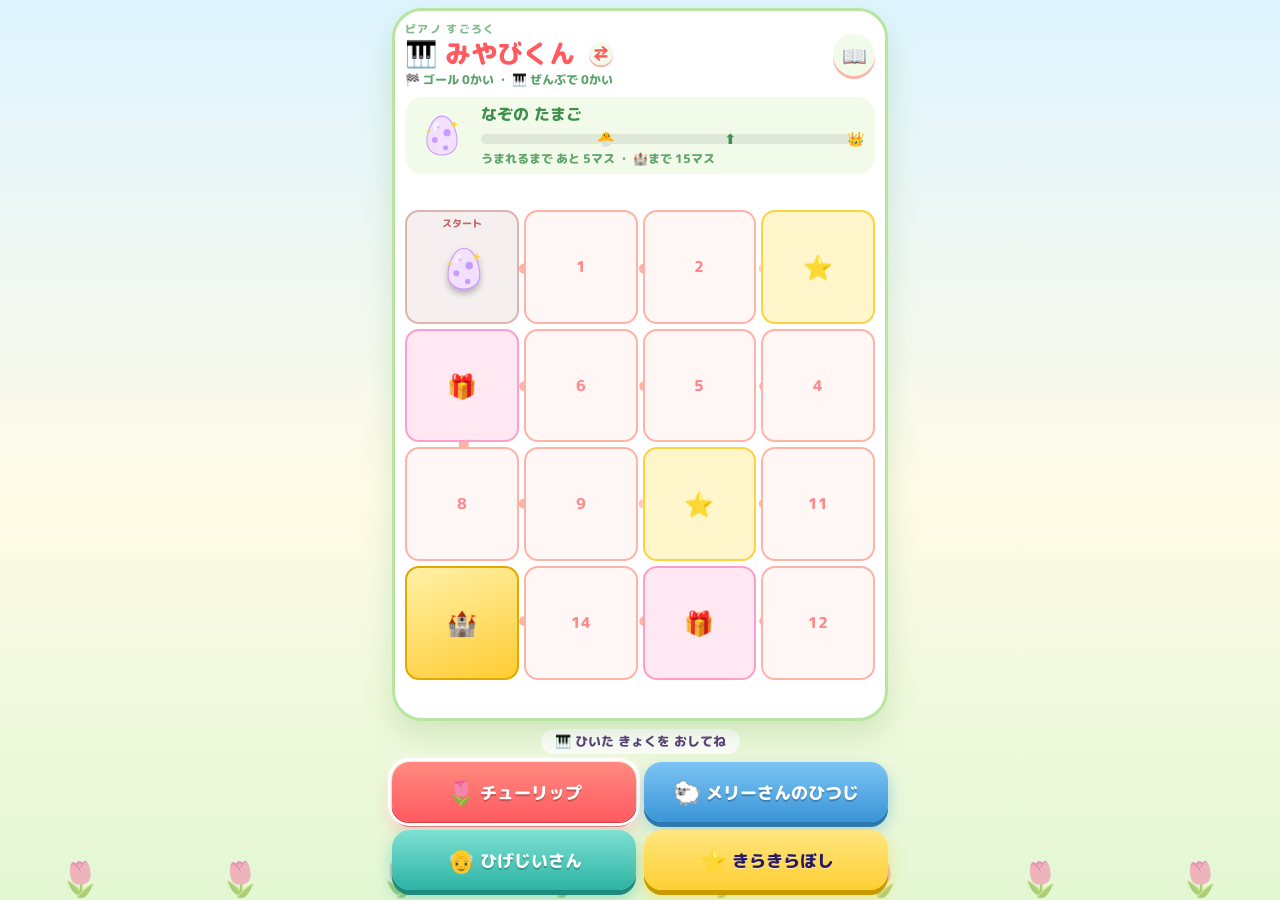
==== commit 0b054420: "名前タップで ひより⇄みやび を切り替えられるように - 1つのページで2人分を持ち、名前をタップ（0.5秒未満）すると次の子に交代 - 2秒長押しは従来どおりおとなメニュー（押していた時間で判別） " ====
--- a/hoshi/index.html
+++ b/hoshi/index.html
@@ -15,19 +15,27 @@
 <link rel="preconnect" href="https://fonts.gstatic.com" crossorigin>
 <link href="https://fonts.googleapis.com/css2?family=M+PLUS+Rounded+1c:wght@500;800&display=swap" rel="stylesheet">
 <!-- ?v=… を変えると、iPhoneが古いキャッシュではなく新しいファイルを読みに行く -->
-<link rel="stylesheet" href="../app.css?v=10">
+<link rel="stylesheet" href="../app.css?v=11">
 </head>
 <body>
 <script>
   // このページの設定。仕組みは app.js にまとめてある
   window.APP_CONFIG = {
-    storageKey: "piano-sugoroku-miyabi-v3",
-    childName: "みやびくん",
-    songs: ["tulip", "sheep", "hige", "kirakira"],
-    legacyKeys: ["piano-stamp-card-tulip-v1", "piano-stamp-card-hoshi-v1"],
+    // 名前をタップすると、この順番で こうたい する
+    children: [
+      { id: "hiyori", name: "ひよりちゃん",
+        songs: ["aladdin", "neko", "risu", "kitsune"],          // 担当の曲（app.js の CARD_LIB から選ぶ）
+        storageKey: "piano-sugoroku-hiyori-v3",                 // この子のデータの保存場所
+        legacyKeys: ["piano-stamp-card-v1", "piano-stamp-card-yama-v1"] },   // 以前の保存場所（引き継ぎ用）
+      { id: "miyabi", name: "みやびくん",
+        songs: ["tulip", "sheep", "hige", "kirakira"],
+        storageKey: "piano-sugoroku-miyabi-v3",
+        legacyKeys: ["piano-stamp-card-tulip-v1", "piano-stamp-card-hoshi-v1"] },
+    ],
+    startChild: "miyabi",   // はじめて開いたときの子（あとは最後に選んだ子を覚えている）
     recitalDate: "2026-11-08",
   };
 </script>
-<script src="../app.js?v=10"></script>
+<script src="../app.js?v=11"></script>
 </body>
 </html>
--- a/app.css
+++ b/app.css
@@ -1005,3 +1005,20 @@
 
 /* 1画面版では カードが横いっぱいなので、月はカードの裏に隠れて見えにくい → 出さない */
 .bg-night .moon { display: none; }
+
+/* =========================================================
+   こうたい（名前タップで ひより ⇄ みやび）
+   ========================================================= */
+#childTitle { cursor: pointer; }
+#childTitle .swap {
+  display: inline-grid; place-items: center; margin-left: 8px;
+  width: 1.3em; height: 1.3em; border-radius: 50%; font-size: .7em;
+  background: var(--soft); color: var(--accent); box-shadow: 0 2px 0 var(--sqb);
+  animation: swapHint 2.4s ease-in-out infinite;
+}
+@keyframes swapHint { 0%,80%,100% { transform: rotate(0); } 88% { transform: rotate(180deg); } }
+/* カードと曲ボタンが くるっと回って 入れ替わる */
+.app.flip-out .card, .app.flip-out .songs { animation: flipOut .35s ease-in forwards; }
+.app.flip-in  .card, .app.flip-in  .songs { animation: flipIn .45s cubic-bezier(.3,1.4,.5,1) both; }
+@keyframes flipOut { to { transform: perspective(900px) rotateY(90deg) scale(.95); opacity: .3; } }
+@keyframes flipIn { from { transform: perspective(900px) rotateY(-90deg) scale(.95); opacity: .3; } to { transform: none; opacity: 1; } }
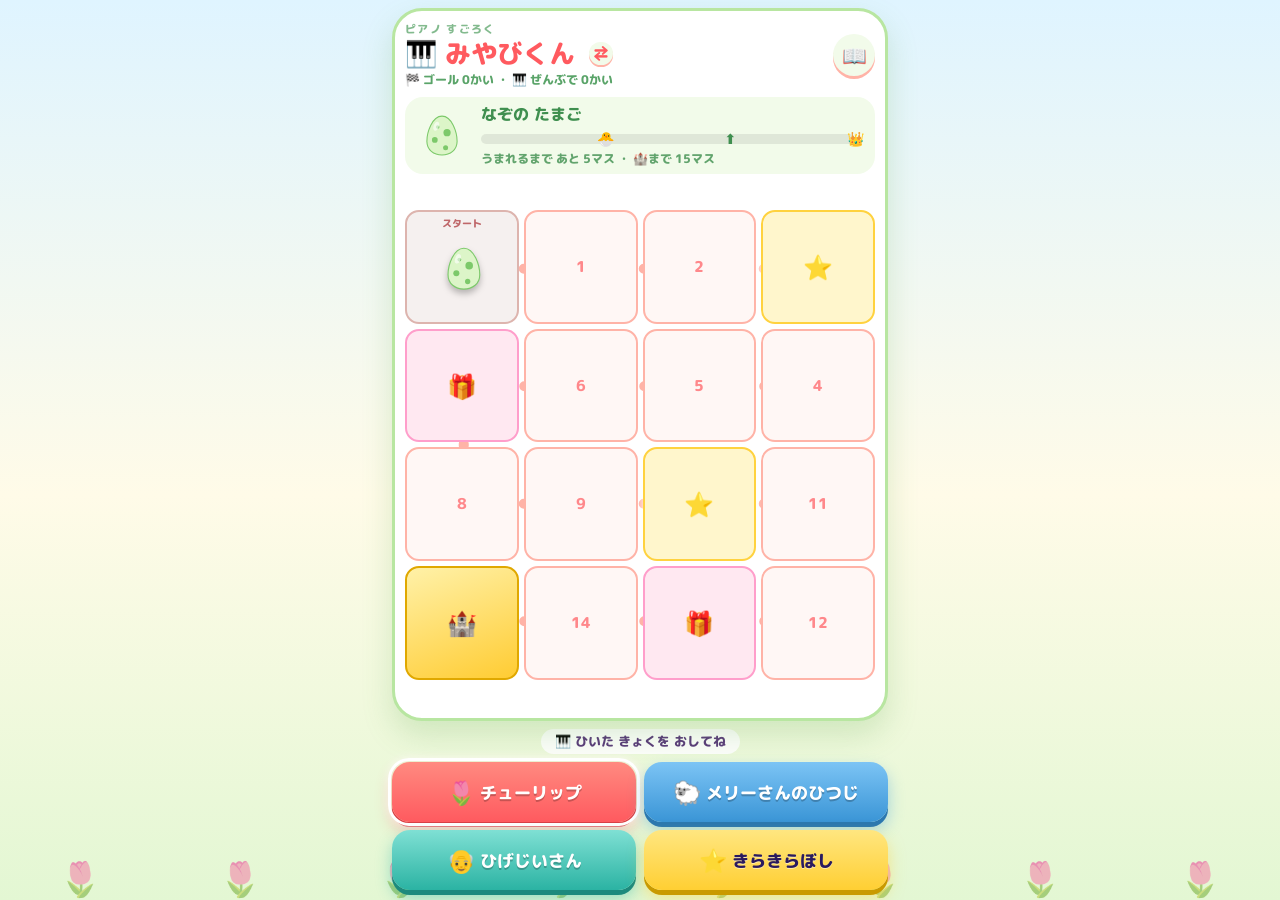
==== commit 9cea234f: "VOICEVOXの音声を取り込む準備：取り込みスクリプトとクレジット表示 - tools/voice/import_wavs.py：書き出したwav（番号順）をセリフ順に対応づけ、無音カット・音量そろ" ====
--- a/hoshi/index.html
+++ b/hoshi/index.html
@@ -15,7 +15,7 @@
 <link rel="preconnect" href="https://fonts.gstatic.com" crossorigin>
 <link href="https://fonts.googleapis.com/css2?family=M+PLUS+Rounded+1c:wght@500;800&display=swap" rel="stylesheet">
 <!-- ?v=… を変えると、iPhoneが古いキャッシュではなく新しいファイルを読みに行く -->
-<link rel="stylesheet" href="../app.css?v=11">
+<link rel="stylesheet" href="../app.css?v=13">
 </head>
 <body>
 <script>
@@ -36,6 +36,6 @@
     recitalDate: "2026-11-08",
   };
 </script>
-<script src="../app.js?v=11"></script>
+<script src="../app.js?v=13"></script>
 </body>
 </html>
